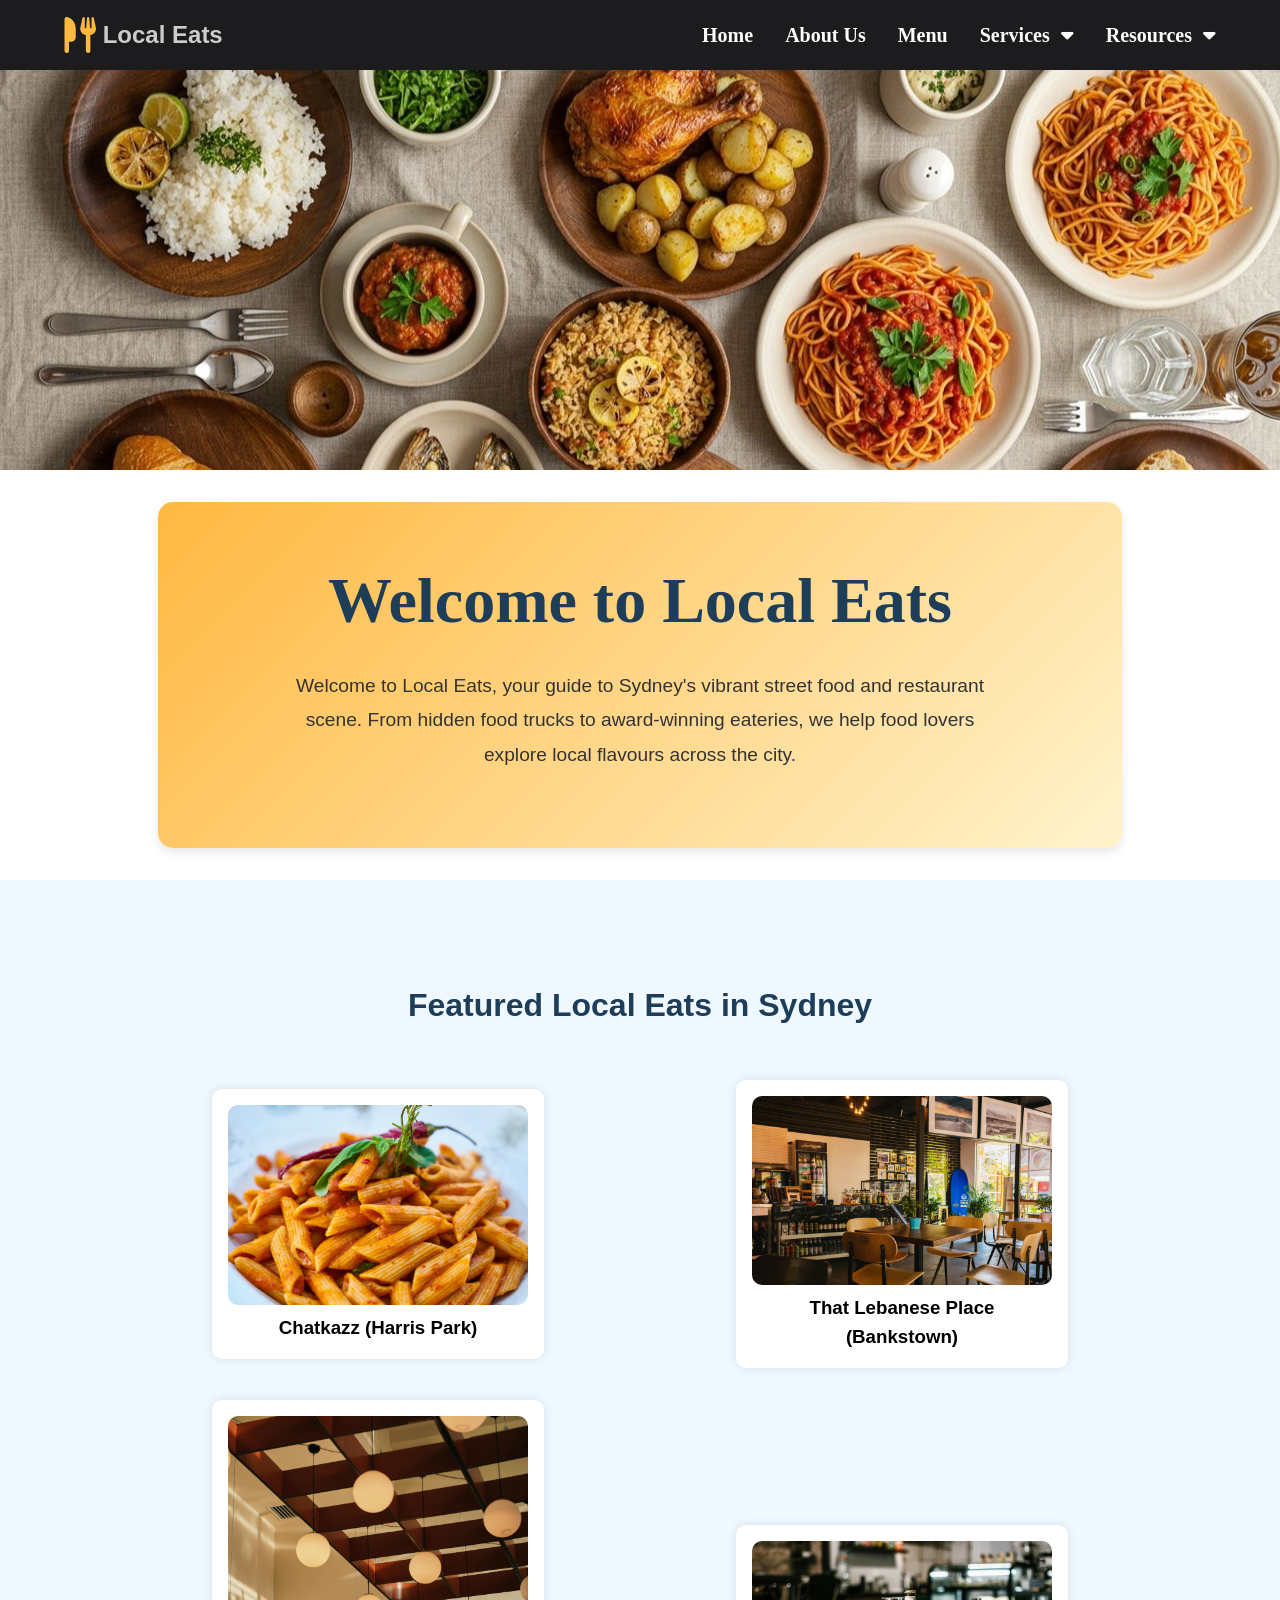
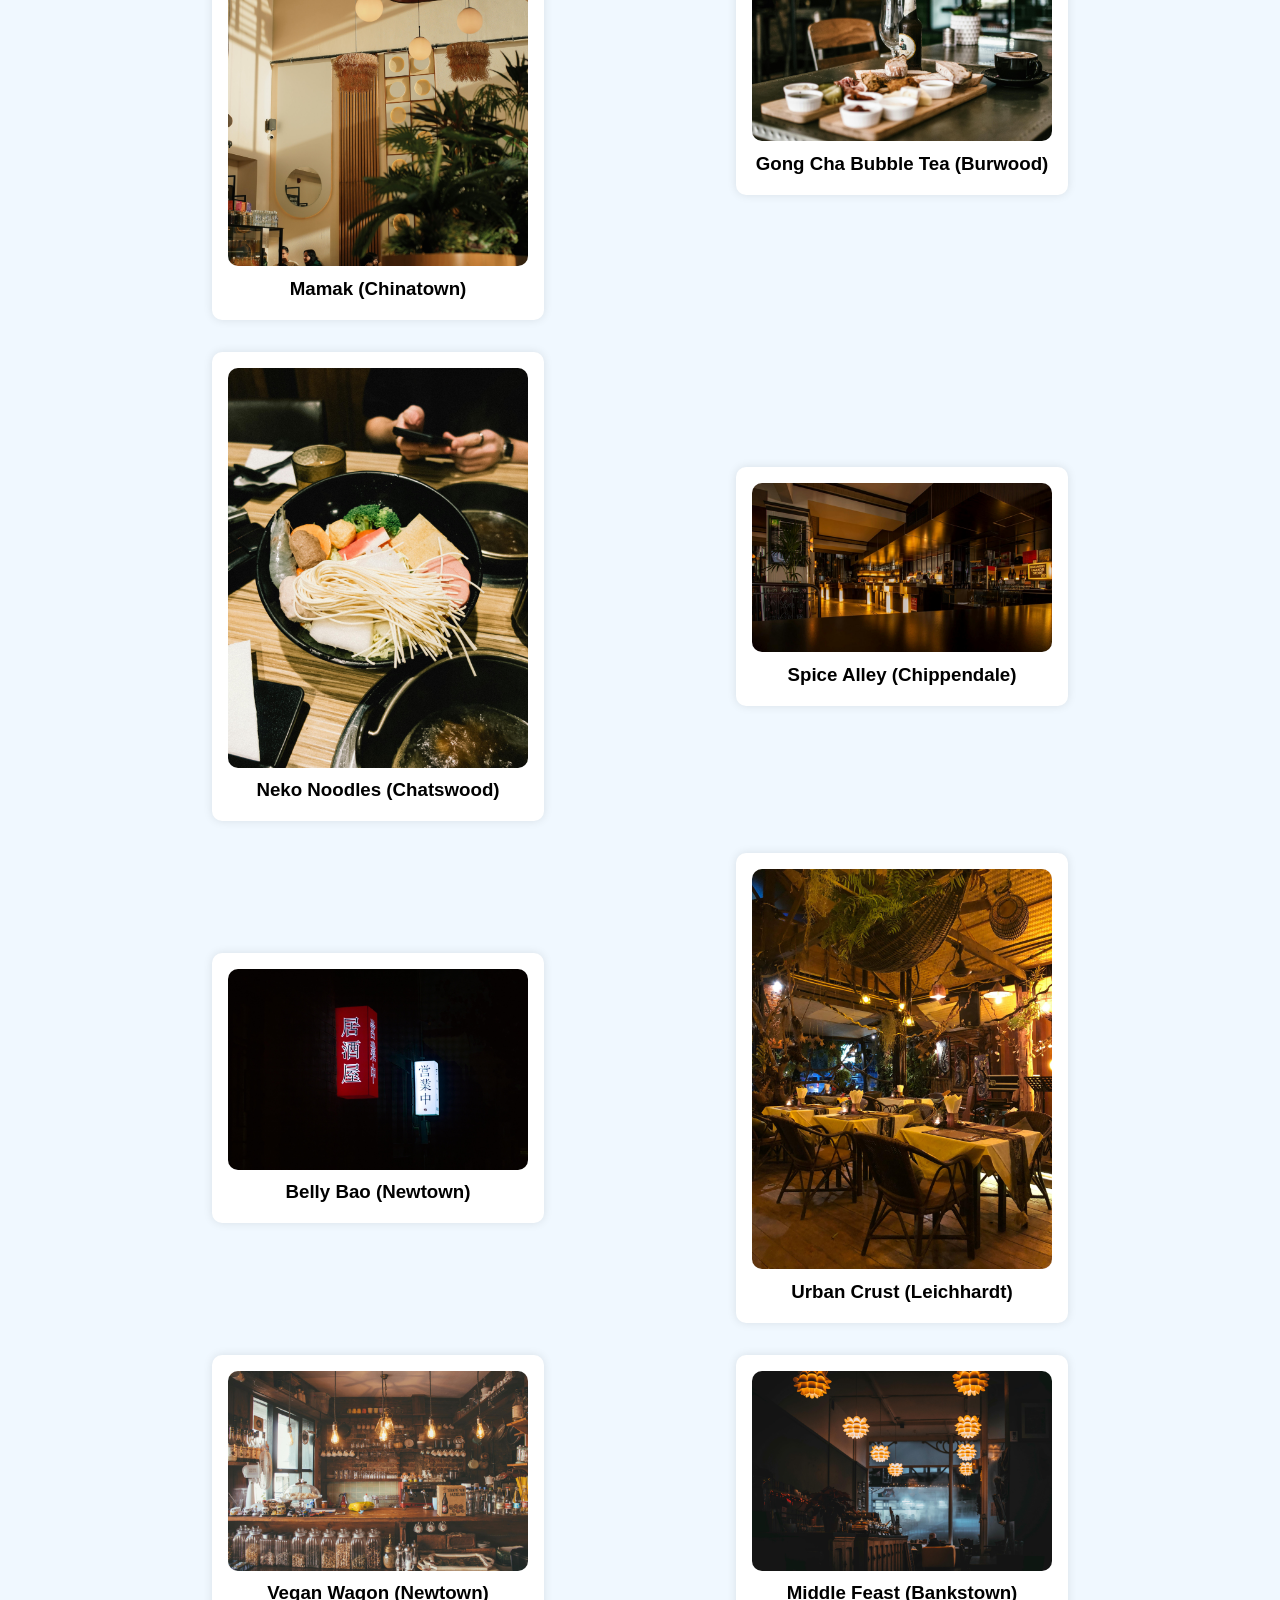
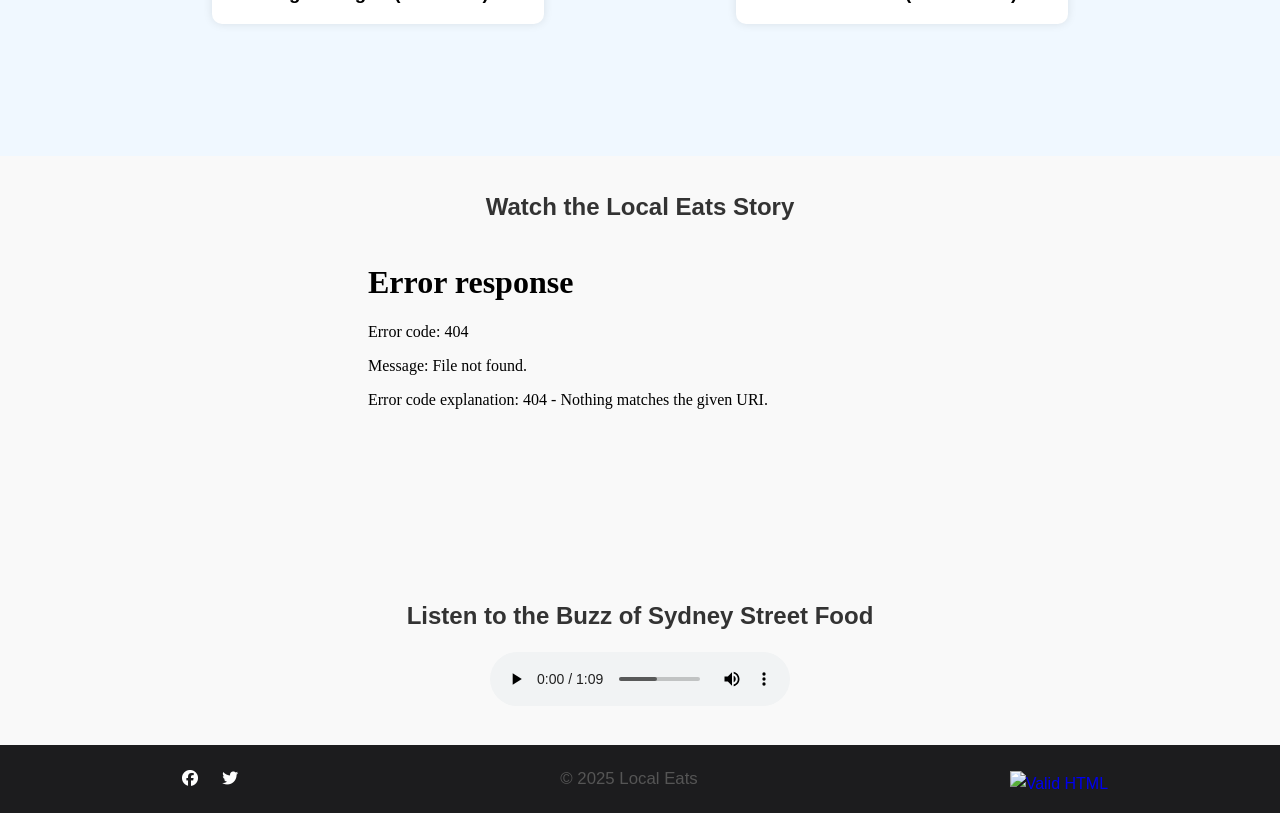
==== index.html @ 8a9a581b "local eats - initial commit with optimized images" ====
<!DOCTYPE html>
<html lang="en">
<head>
    <meta charset="UTF-8">
    <meta name="viewport" content="width=device-width, initial-scale=1.0">
    <title>Local Eats | Home</title>
    <link href="https://fonts.google.com/specimen/Hanalei+Fill?categoryFilters=Sans+Serif:%2FSans%2F*;Feeling:%2FExpressive%2FPlayful" rel="stylesheet">
    <link rel="stylesheet" href="https://cdnjs.cloudflare.com/ajax/libs/font-awesome/6.4.0/css/all.min.css">
    <link rel="stylesheet" href="/css/styles.css">
    <link rel="stylesheet" href="/css/responsive.css">
    <script src="scripts.js" defer></script>
    <style>
  .heros {
      background-size: cover;
      height: 400px;
      background-position: center;
      background: linear-gradient(rgba(0,0,0,0.5), rgba(0,0,0,0.5)), 
                  url(assests/food2.jpg);
      background-attachment: fixed;    
      background-blend-mode: lighten;
      background-repeat: repeat-x;
      color: #1e3d58;
  }

  .quote {
      background: linear-gradient(135deg, #ffb840 0%, #fff3cd 100%);
      padding: 3rem 2rem;
      margin: 2rem auto;
      text-align: center;
      border-radius: 15px;
      box-shadow: 0 4px 10px rgba(0, 0, 0, 0.1);
      max-width: 900px;
  }

  .quote h2 {
      font-size: 4rem;
      font-family: "poopins";
      color: #1e3d58;
      margin-bottom: 1rem;
  }

  .quote p {
      font-size: 1.2rem;
      color: #333;
      max-width: 700px;
      margin: 0 auto;
      line-height: 1.8;
  }
  .card{
    display: flex;
    margin: auto;
    justify-items: auto;
  }
  .card h3{
    color: black;
    text-decoration: none;
  }
</style>
</head>
<body>
<header>
    <nav style="color: aliceblue;">
      <a href="../index.html">
        <div class="logo" style="font-family:Impact, Haettenschweiler, 'Arial Narrow Bold', sans-serif;">
          <i class="fa-solid fa-utensils fa-flip-horizontal fa-xl" style="color:#ffb840;"></i> Local Eats
        </div>
      </a>
      <ul class="nav-links">
        <li><a href="../index.html">Home</a></li>
        <li><a href="/Main/About.html">About Us</a></li>
        <li><a href="/Main/menu.html">Menu</a></li>
        <li class="dropdown">
          <a href="#">Services <i class="fa fa-caret-down"></i></a>
          <ul class="dropdown-content">
            <li><a href="/Services/bookings.html">Bookings</a></li>
            <li><a href="/Services/contact.html">Contact</a></li>
            <li><a href="/Services/events.html">Events</a></li>
            <li><a href="/Services/offers.html">Offers</a></li>
            <li><a href="/Services/feedback.html">Feedback</a></li>
          </ul>
        </li>
        <li class="dropdown">
          <a href="#">Resources <i class="fa fa-caret-down"></i></a>
          <ul class="dropdown-content">
            <li><a href="/Resources/gallery.html">Gallery</a></li>
            <li><a href="/Resources/vendors.html">Vendors</a></li>
            <li><a href="/Resources/Location.html">Location</a></li>
            <li><a href="/Resources/reviews.html">Reviews</a></li>
            <li><a href="/Resources/FAQ.html">FAQ</a></li>
            <li><a href="/Resources/references.html">References</a></li>
            <li><a href="/Resources/blog.html">Blog</a></li>
          </ul>
        </li>
      </ul>
    </nav>
  </header>
    <main>
        <section class="heros"></section>

        <section class="container">
            <div class="quote">
                <h2>Welcome to Local Eats</h2>
                <p>
                    Welcome to Local Eats, your guide to Sydney's vibrant street food and restaurant scene.
                    From hidden food trucks to award-winning eateries, we help food lovers explore local
                    flavours across the city.
                </p>
            </div>
        </section>

        <section class="featured-restaurants" style="background-color: aliceblue;">
            <h2 style="font-size: xx-large;font-family: 'Segoe UI', Tahoma, Geneva, Verdana, sans-serif;color: #1e3d58;">Featured Local Eats in Sydney</h2>
            <div class="grid">

                <div class="card">
                    <a href="https://goo.gl/maps/example1" target="_blank">
                        <img src="assests/pexels-enginakyurt-1437267.jpg" alt="Chatkazz Harris Park">
                        <h3>Chatkazz (Harris Park)</h3>
                    </a>
                </div>
                <div class="card">
                    <a href="https://goo.gl/maps/example2" target="_blank">
                        <img src="assests/1.jpg" alt="That Lebanese Place">
                        <h3>That Lebanese Place (Bankstown)</h3>
                    </a>
                </div>
                <div class="card">
                    <a href="https://goo.gl/maps/example3" target="_blank">
                        <img src="assests/2.jpg" alt="Mamak Sydney">
                        <h3>Mamak (Chinatown)</h3>
                    </a>
                </div>
                <div class="card">
                    <a href="https://goo.gl/maps/example4" target="_blank">
                        <img src="assests/10.jpg" alt="Gong Cha Bubble Tea">
                        <h3>Gong Cha Bubble Tea (Burwood)</h3>
                    </a>
                </div>

                
                <div class="card">
                    <a href="https://goo.gl/maps/example5" target="_blank">
                        <img src="assests/3.jpg" alt="Neko Noodles">
                        <h3>Neko Noodles (Chatswood)</h3>
                    </a>
                </div>
                <div class="card">
                    <a href="https://goo.gl/maps/example6" target="_blank">
                        <img src="assests/5.jpg" alt="Spice Alley">
                        <h3>Spice Alley (Chippendale)</h3>
                    </a>
                </div>
                <div class="card">
                    <a href="https://goo.gl/maps/example7" target="_blank">
                        <img src="assests/4.jpg" alt="Belly Bao">
                        <h3>Belly Bao (Newtown)</h3>
                    </a>
                </div>
                <div class="card">
                    <a href="https://goo.gl/maps/example8" target="_blank">
                        <img src="assests/8.jpg" alt="Urban Crust">
                        <h3>Urban Crust (Leichhardt)</h3>
                    </a>
                </div>
                <div class="card">
                    <a href="https://goo.gl/maps/example9" target="_blank">
                        <img src="assests/6.jpg" alt="Vegan Wagon">
                        <h3>Vegan Wagon (Newtown)</h3>
                    </a>
                </div>
                <div class="card">
                    <a href="https://goo.gl/maps/example10" target="_blank">
                        <img src="assests/9.jpg" alt="Middle Feast">
                        <h3>Middle Feast (Bankstown)</h3>
                    </a>
                
            </div>
        </section>

        <section style="background:#f9f9f9; padding: 2rem; text-align: center;">
            <h2>Watch the Local Eats Story</h2>
            <iframe width="560" height="315" src="assests/2620043-uhd_3840_2160_25fps.mp4"
                    title="Street Food Tour" frameborder="0" allowfullscreen></iframe>

            <h2 style="margin-top: 2rem;">Listen to the Buzz of Sydney Street Food</h2>
            <audio controls>
                <source src="assests/food-background-music-337632.mp3" type="audio/mp3">
                Your browser does not support the audio element.
            </audio>
        </section>
    </main>

    <footer>
        <div style="display: flex;justify-content: space-around;align-items: center;">
            <div class="social">
                <a href="#"><i class="fab fa-facebook"></i></a>
                <a href="#"><i class="fab fa-twitter"></i></a>
            </div>
            <p>&copy; 2025 Local Eats</p>
            <a href="https://validator.w3.org/check?uri=referer">
                <img src="https://www.w3.org/Icons/valid-html401" alt="Valid HTML" />
            </a>
        </div>
    </footer>
    <script src="../scripts.js"></script>
</body>
</html>
---- css/styles.css ----
*{
    margin: 0;
    padding:0;
    
}
.con{
    max-width: 1200px;
    margin: auto;
}
.con1{
    display: flex;
    justify-items: center;
    text-align: center;
}
html{
    height: 100%;
}
body {
    font-family: 'Poppins', sans-serif;
    margin: 0;
    padding: 0;
    line-height: 1.6;
    background-color: white;
    min-height: 100%;
    display: flex;
    flex-direction: column;
  }
  

  h1, h2 {
    text-align: center;
    color: #333;
    margin-bottom: 1rem;
  }
  
  p {
    color: #555;
    font-size: 1.05rem;
    line-height: 1.8;
  }
  a{
    text-decoration: none;
  }
  

  nav {
    display: flex;
    justify-content: space-between;
    align-items: center;
    padding: 1rem 5%; 
    background: #1C1C1E;
    color: white;
  }
  
  .logo {
    font-size: 1.5rem;
    font-weight: bold;
    text-decoration: none;
    color: #ccc;


  }
  
  .nav-links {
    list-style: none;
    display: flex;
    gap: 2rem;
    font-family: Cambria, Cochin, Georgia, Times, 'Times New Roman', serif;
  }
  
  .nav-links a {
    color: white;
    text-decoration: none;
    font-size: 20px;
    font-weight: bold;
  }
  
  .nav-links a:hover {
    color: orange;
    transition: 0.35s;
  }
  

  .hero, .heros,  .first {
    
    height: 500px;
    background-position: center;
    background-size: cover;
    background-attachment: fixed;
    display: flex;
    align-items: center;
    justify-content: center;
    font-size: 2rem;
    font-weight: bold;
    color: white;
    text-align: center;
  }
  
  .hero {
    background-image: linear-gradient(rgba(0,0,0,0.5), rgba(0,0,0,0.5)), url('assests/food5.jpg');
  }
  
  .heros {
    background-image: url(assests/food2.jpg);
    height: 300px;
  }
  
  
  
  .first {
    background-color: #d7d9db;
    color: orangered;
  }
  

  .quote {
    height: 250px;
    padding-top: 100px;
    padding-bottom: 80px;
    padding-left: 150px;
    padding-right: 150px;
    text-align: center;
    font-size: xx-large;
    background-color: #FFFACD;
    color: white;
  }
  

  .featured-restaurants{
    padding: 100px;
  }
  .grid {
    display: flex;
    gap: 2rem;
    justify-content: center;
    flex-wrap: wrap;
    padding: 2rem;
  }
  
  .card {
    width: 300px;
    background: white;
    border-radius: 10px;
    box-shadow: 0 0 10px rgba(0,0,0,0.1);
    text-align: center;
    padding: 1rem;
  }
  
  .card img {
    width: 100%;
    border-radius: 10px;
  }
  

  .form-page {
    max-width: 600px;
    margin: 2rem auto;
    padding: 1rem;
    background: #fff;
    border-radius: 8px;
    box-shadow: 0 0 10px rgba(0,0,0,0.1);
  }
  
  form {
    display: flex;
    flex-direction: column;
  }
  
  form label {
    margin-top: 10px;
    font-weight: bold;
  }
  
  form input,
  form textarea,
  form select {
    padding: 10px;
    font-size: 1rem;
    margin-top: 5px;
    border: 1px solid #ccc;
    border-radius: 5px;
  }
  
  form button {
    margin-top: 15px;
    padding: 10px;
    background-color: #ffb840;
    color: white;
    border: none;
    border-radius: 6px;
    font-size: 1rem;
    cursor: pointer;
    transition: background 0.3s ease;
  }
  
  form button:hover {
    background-color: #e09e2f;
  }
  

  footer {
    margin-top: auto;
    background-color: #1C1C1E;
    color: white;
    text-align: center;
    padding: 1rem;
    
  }
  
  footer .social a {
    color: white;
    margin: 10px;
    font-size: 1rem;
    
  }
  
  footer img {
    margin-top: 10px;
  }
  
.nav-links li {
  position: relative;
}

.dropdown-content {
  display: none;
  position: absolute;
  background-color: #1C1C1E;
  border-radius: 6px;
  min-width: 180px;
  box-shadow: 0px 8px 16px rgba(0, 0, 0, 0.2);
  z-index: 99;
  top: 100%;
  left: 0;
}

.dropdown-content li {
  width: 100%;
}

.dropdown-content a {
  color: white;
  padding: 0.8rem 1rem;
  display: block;
  white-space: nowrap;
  font-size: 16px;
}

.dropdown:hover .dropdown-content {
  display: block;
}

.nav-links a i.fa-caret-down {
  margin-left: 6px;
}
---- css/responsive.css ----
@media (max-width: 1024px) {
    .grid {
      flex-wrap: wrap;
      gap: 1rem;
    }
  
    .card {
      width: 45%;
    }
  
    .quote {
      font-size: 1.8rem;
      padding: 100px 30px;
    }
  }
  
  @media (max-width: 768px) {
    nav {
      flex-direction: column;
      align-items: flex-start;
    }
  
    .nav-links {
      flex-direction: column;
      width: 100%;
      gap: 0.5rem;
      padding: 1rem 0;
      background-color: #1C1C1E;
    }
  
    .nav-links a {
      display: block;
      width: 100%;
      padding: 10px;
      text-align: center;
    }
  
    .hero, .heros, .container, .first {
      height: 200px;
      font-size: 1.3rem;
      padding: 1rem;
      flex-direction: column;
    }
  
    .quote {
      padding: 60px 20px;
      font-size: 1.3rem;
    }
  
    .grid {
      flex-direction: column;
      align-items: center;
      gap: 1.5rem;
    }
  
    .card {
      width: 90%;
    }
  
    .form-page {
      padding: 1rem;
      width: 90%;
    }
  
    footer {
      padding: 1rem;
      font-size: 0.9rem;
    }
  }
  
  @media (max-width: 480px) {
    .logo {
      font-size: 1.2rem;
    }
  
    .hero, .heros {
      font-size: 1.1rem;
    }
  
    h1, h2 {
      font-size: 1.4rem;
    }
  
    .quote {
      font-size: 1.1rem;
    }
  
    .card h3 {
      font-size: 1.1rem;
    }
  }
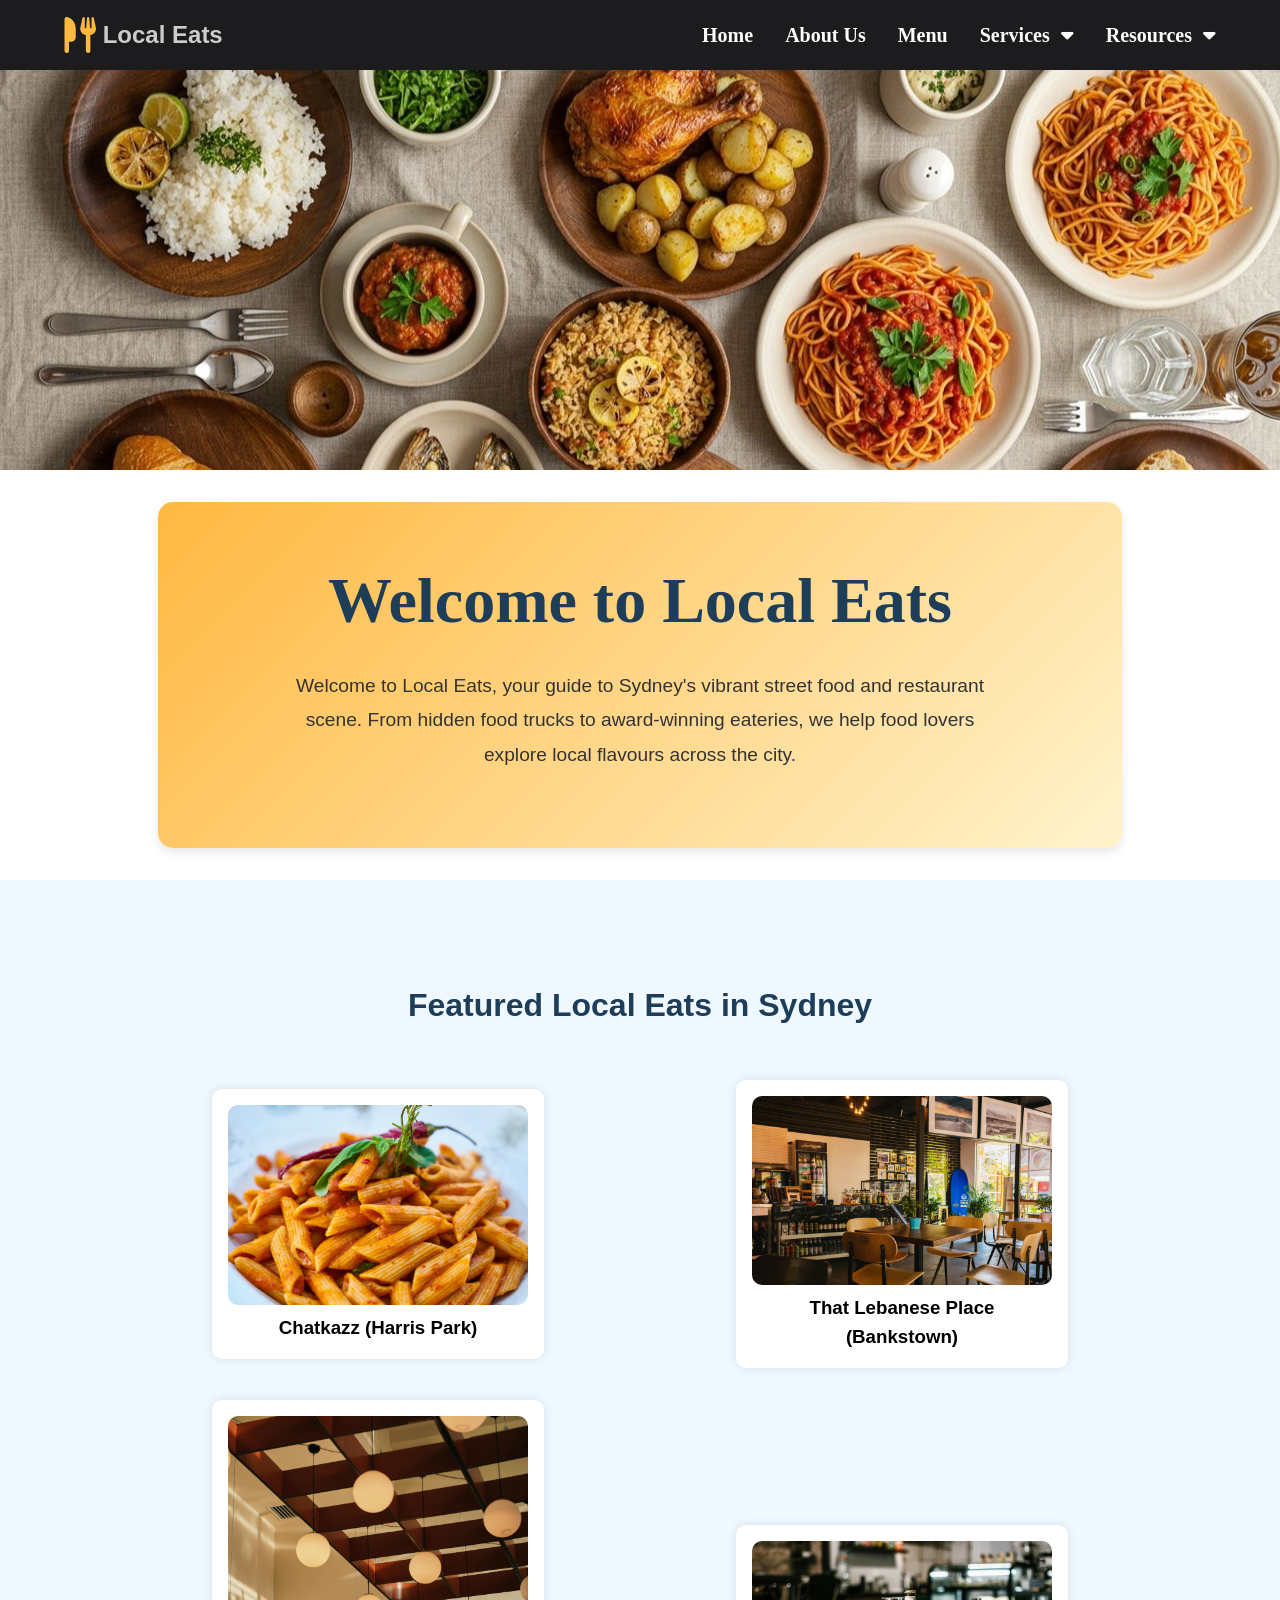
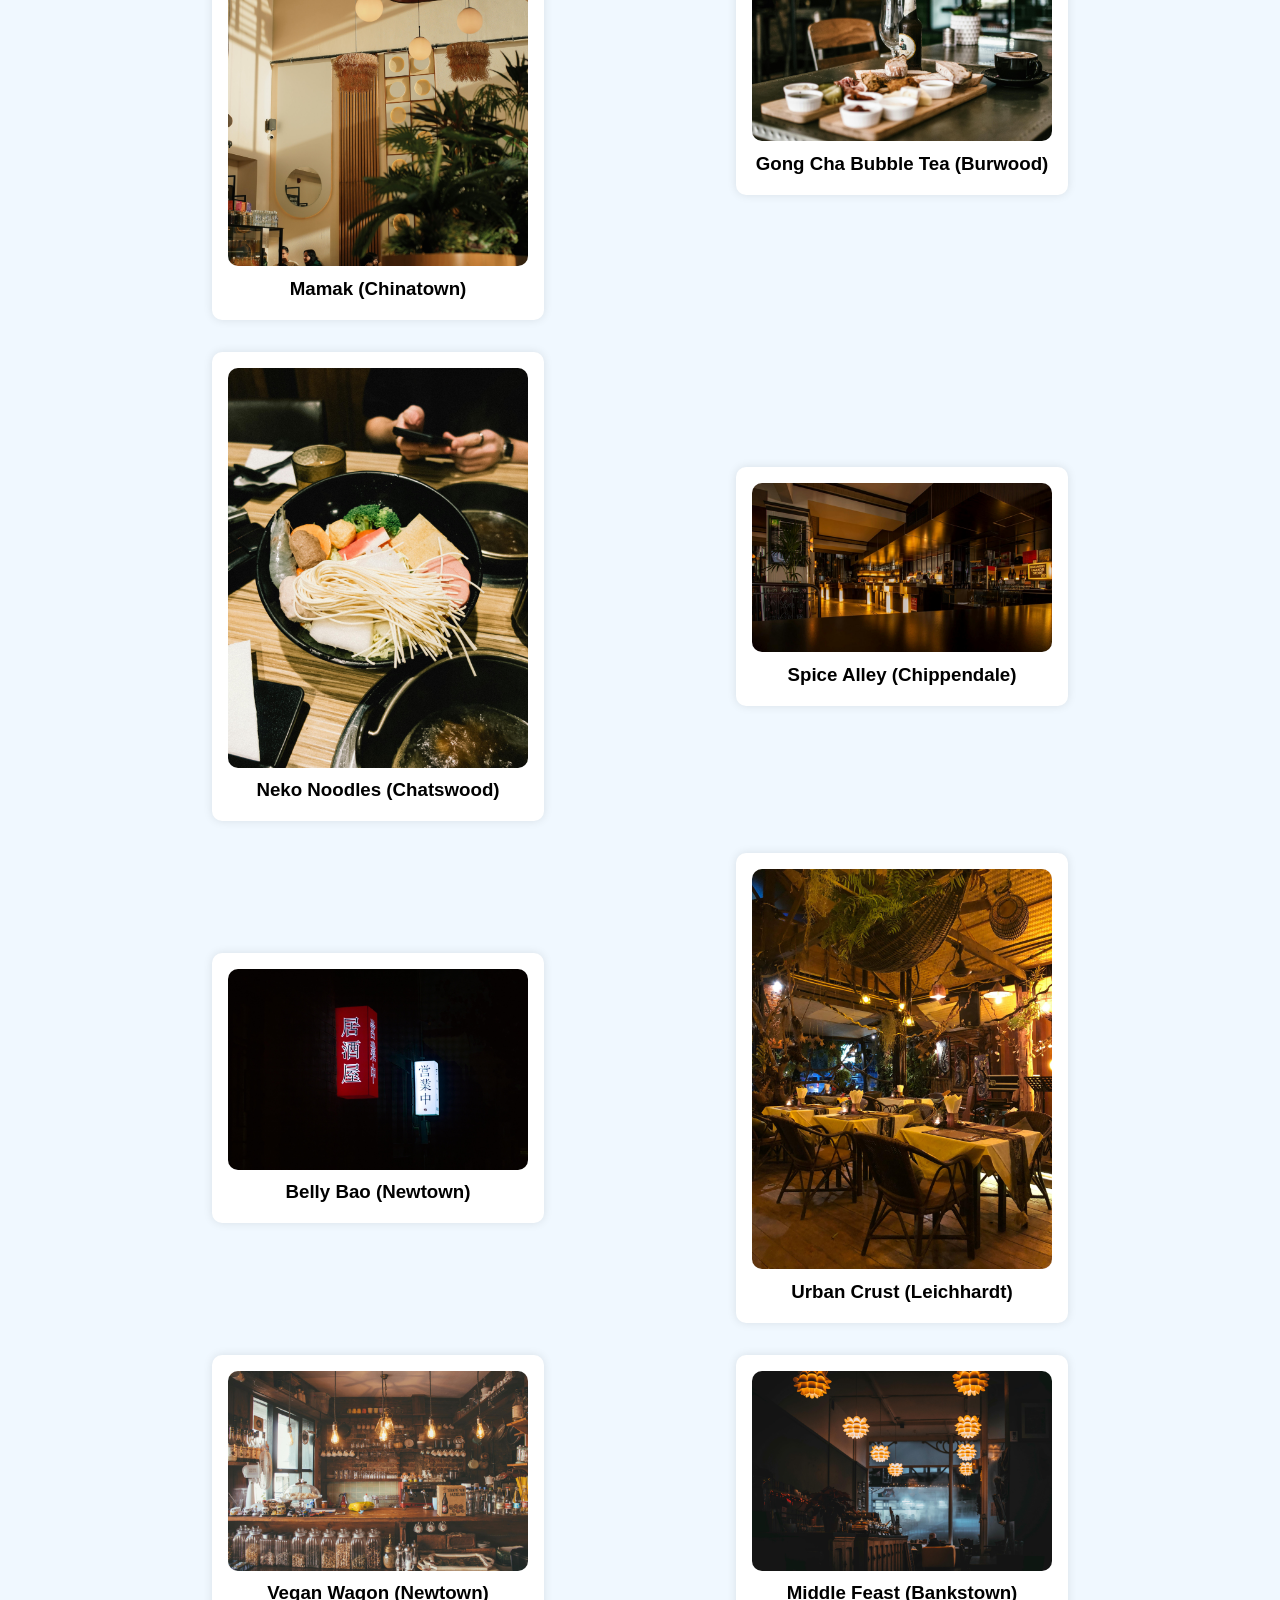
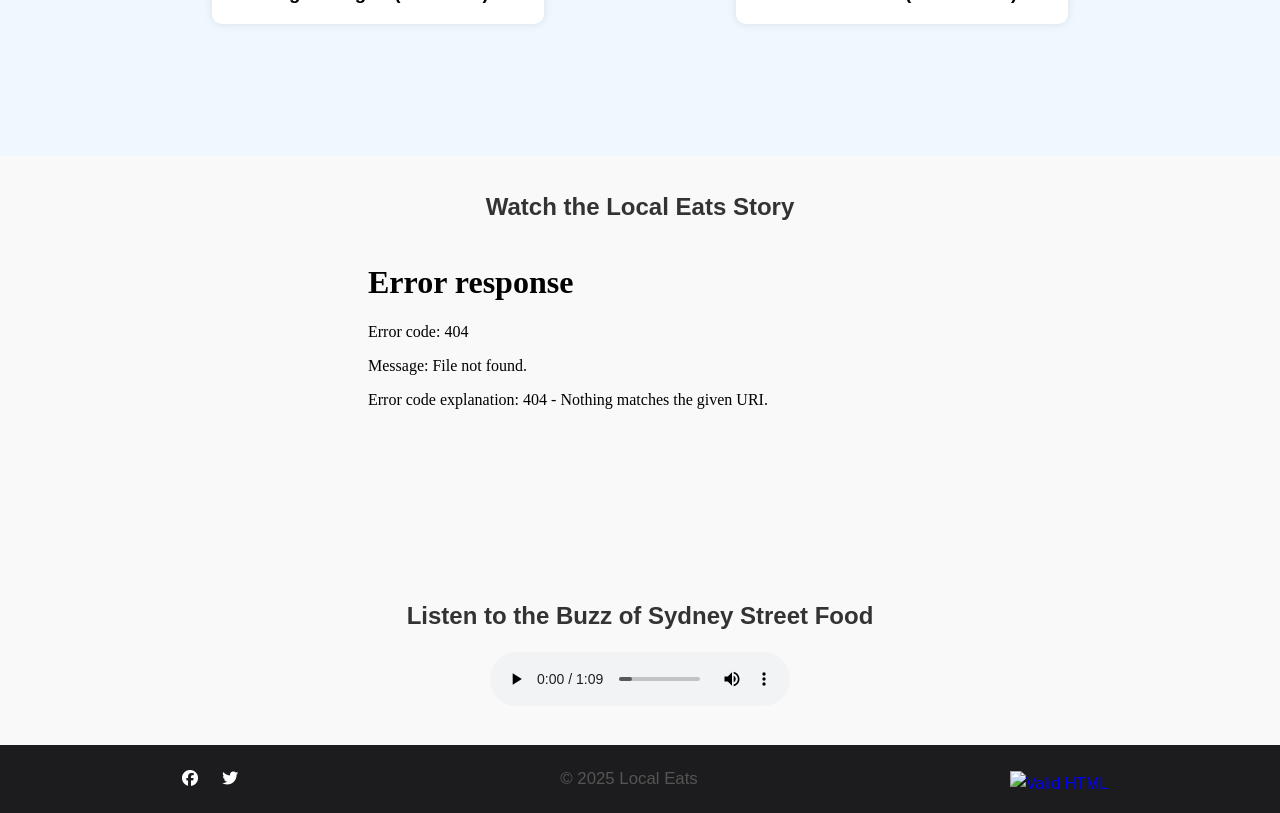
==== commit 81b309b7: "fix: use relative paths for CSS and scripts (GitHub Pages compatibility)" ====
--- a/index.html
+++ b/index.html
@@ -6,8 +6,8 @@
     <title>Local Eats | Home</title>
     <link href="https://fonts.google.com/specimen/Hanalei+Fill?categoryFilters=Sans+Serif:%2FSans%2F*;Feeling:%2FExpressive%2FPlayful" rel="stylesheet">
     <link rel="stylesheet" href="https://cdnjs.cloudflare.com/ajax/libs/font-awesome/6.4.0/css/all.min.css">
-    <link rel="stylesheet" href="/css/styles.css">
-    <link rel="stylesheet" href="/css/responsive.css">
+    <link rel="stylesheet" href="css/styles.css">
+    <link rel="stylesheet" href="css/responsive.css">
     <script src="scripts.js" defer></script>
     <style>
   .heros {
@@ -202,6 +202,6 @@
             </a>
         </div>
     </footer>
-    <script src="../scripts.js"></script>
+    <script src="scripts.js"></script>
 </body>
 </html>
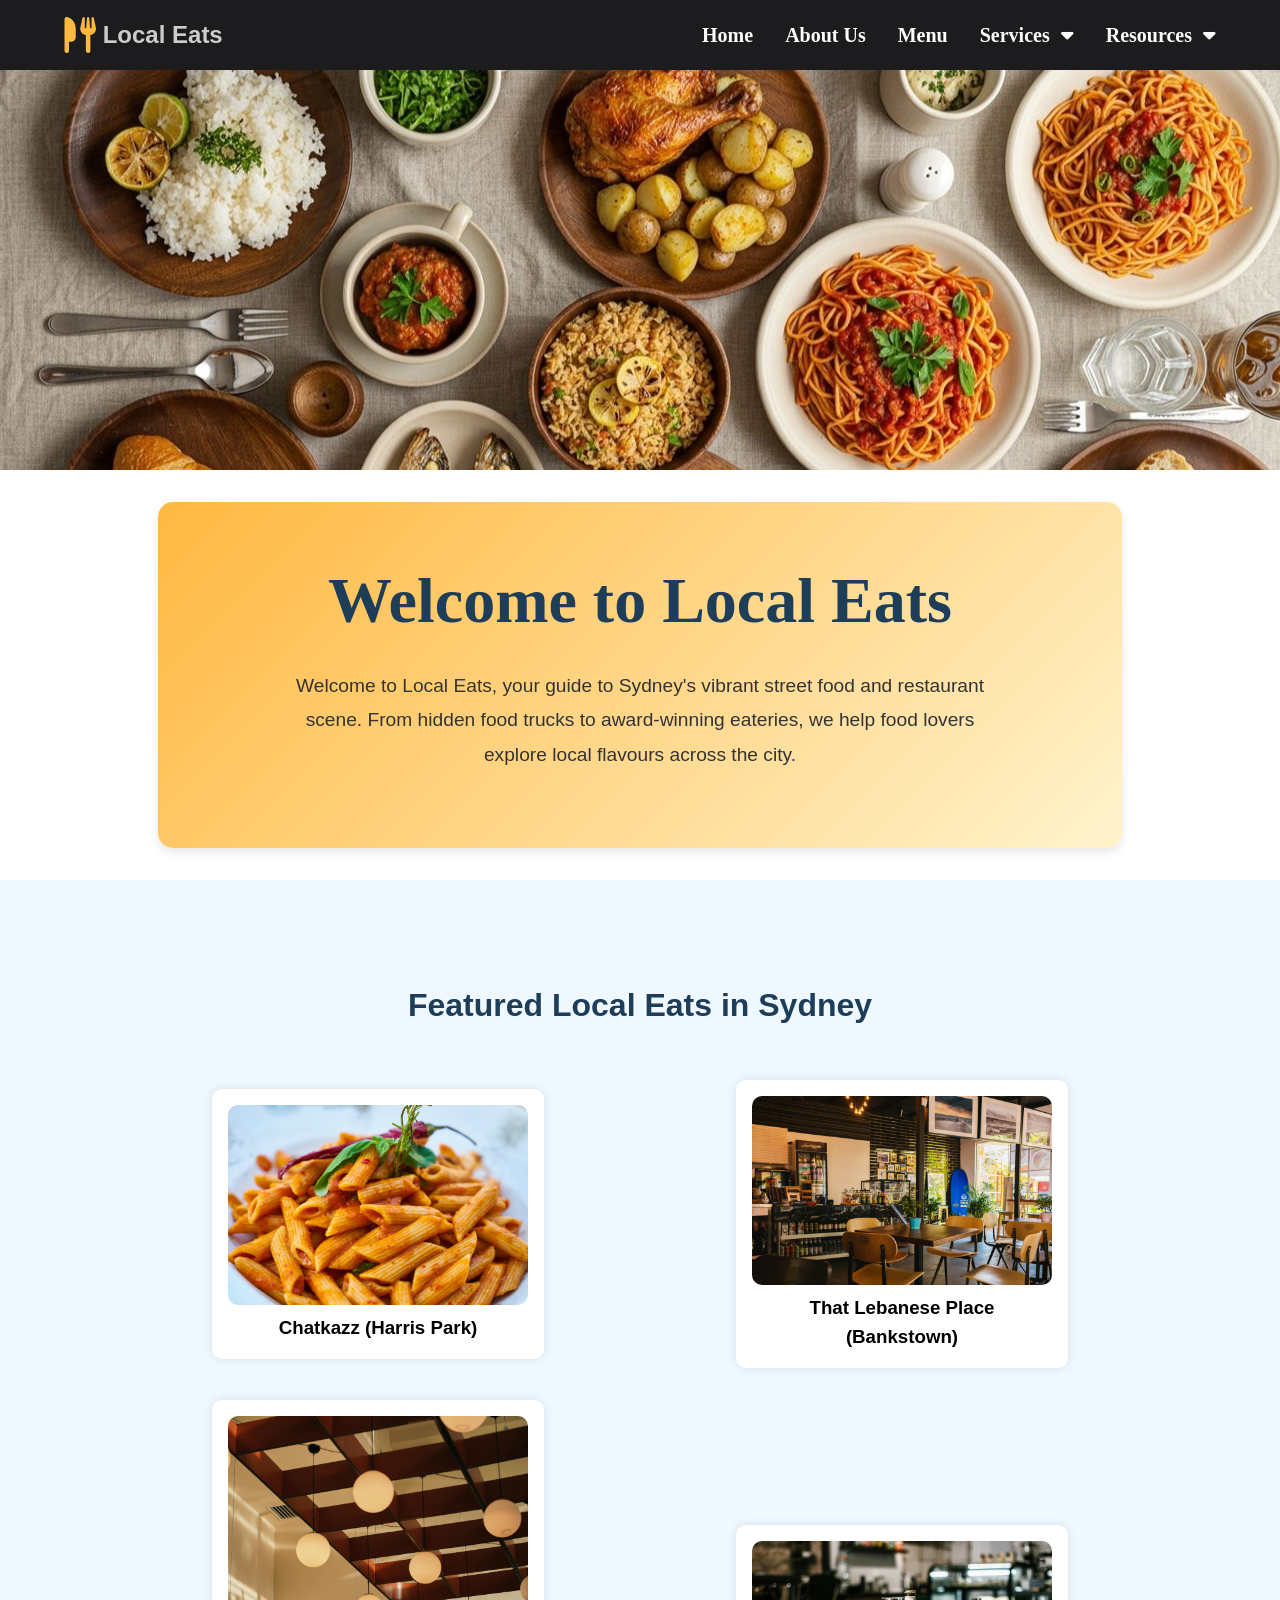
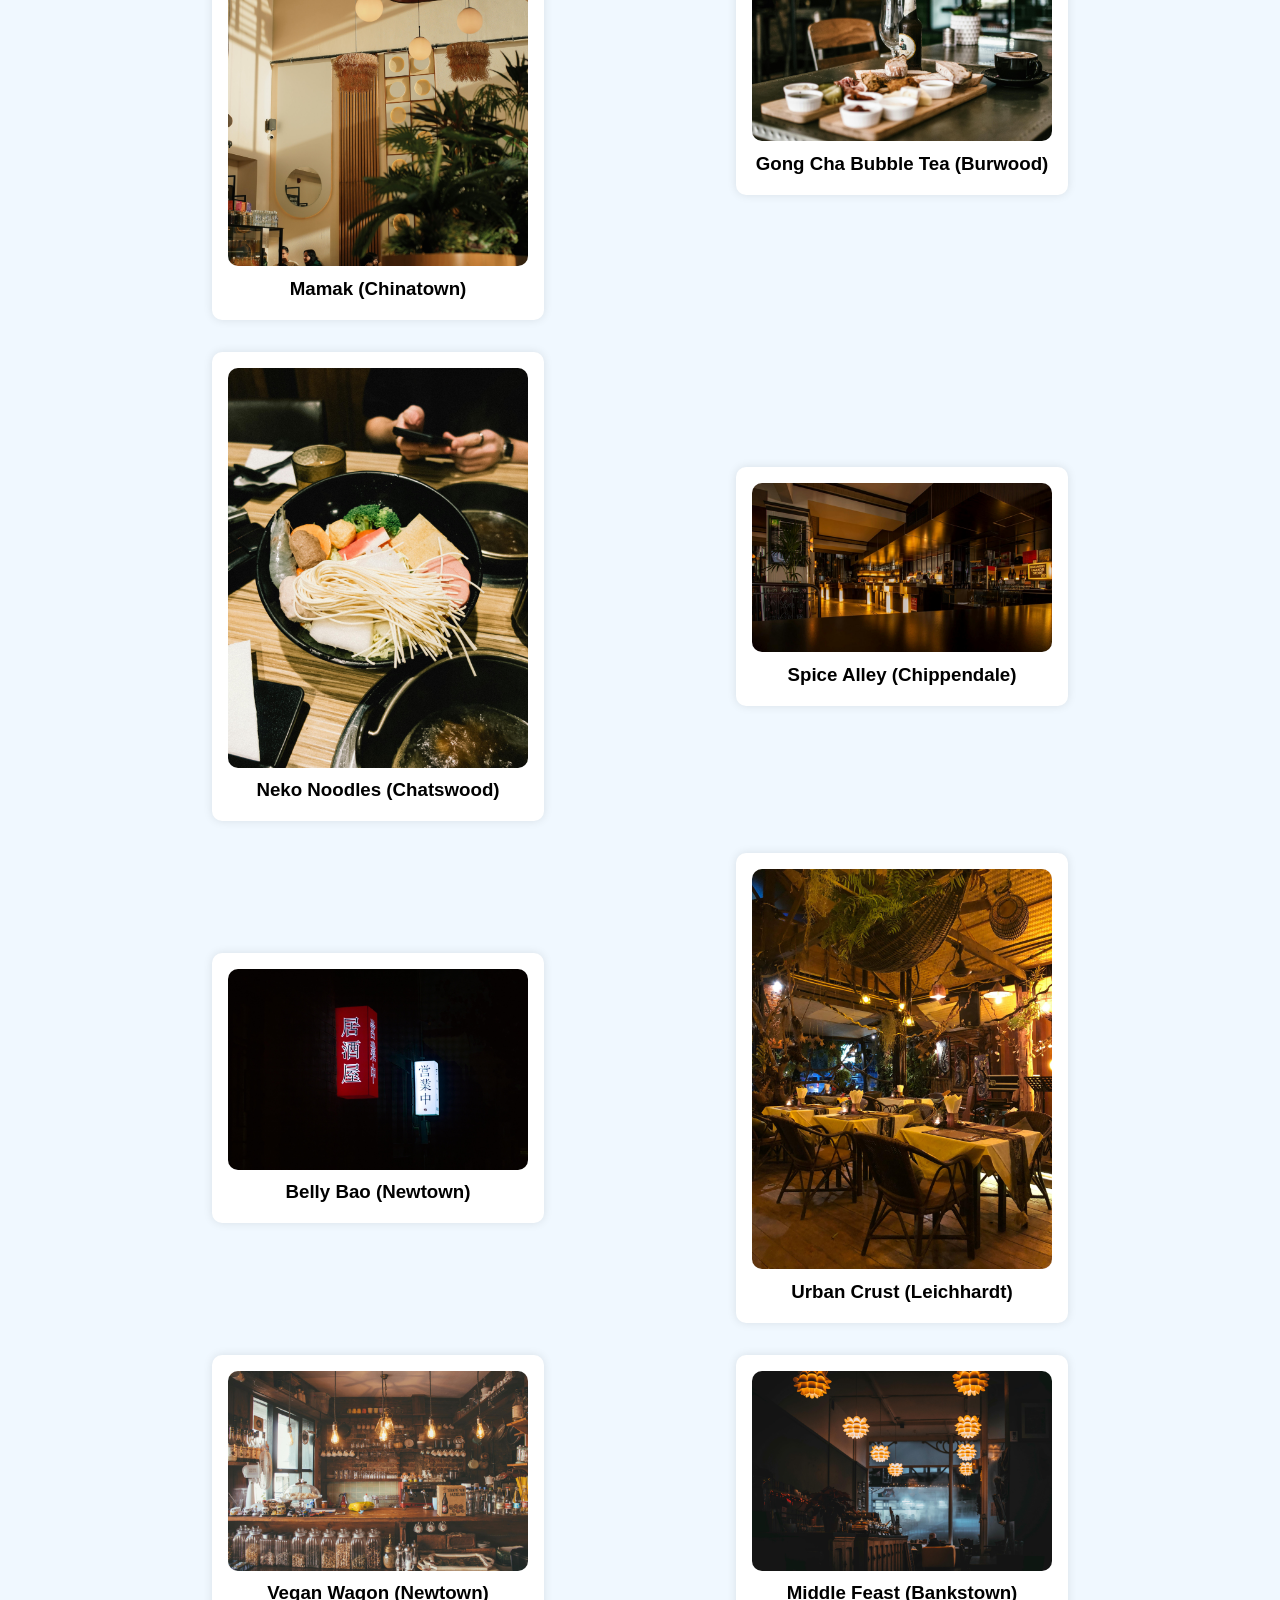
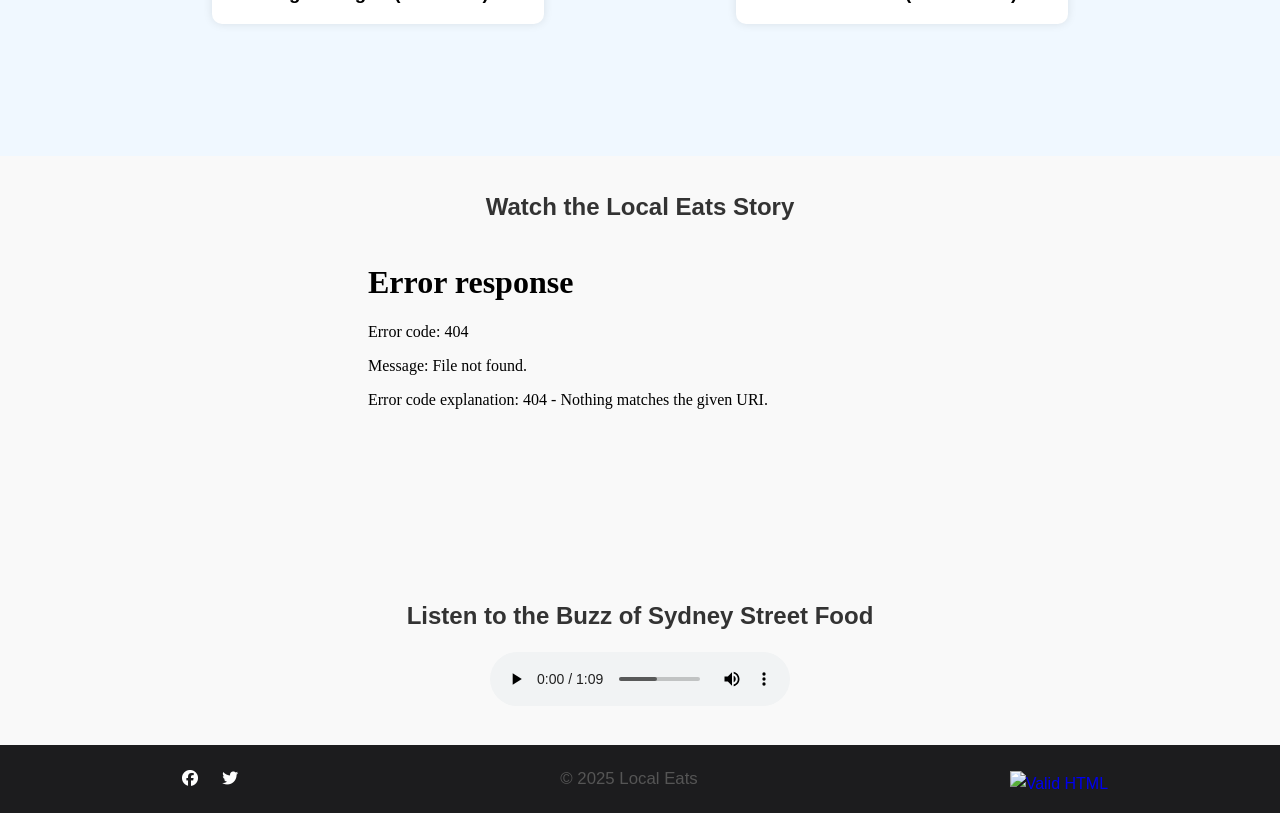
==== commit 534a42d1: "Update all pages" ====
--- a/index.html
+++ b/index.html
@@ -67,28 +67,28 @@
       </a>
       <ul class="nav-links">
         <li><a href="../index.html">Home</a></li>
-        <li><a href="/Main/About.html">About Us</a></li>
-        <li><a href="/Main/menu.html">Menu</a></li>
+        <li><a href="Main/About.html">About Us</a></li>
+        <li><a href="Main/menu.html">Menu</a></li>
         <li class="dropdown">
           <a href="#">Services <i class="fa fa-caret-down"></i></a>
           <ul class="dropdown-content">
-            <li><a href="/Services/bookings.html">Bookings</a></li>
-            <li><a href="/Services/contact.html">Contact</a></li>
-            <li><a href="/Services/events.html">Events</a></li>
-            <li><a href="/Services/offers.html">Offers</a></li>
-            <li><a href="/Services/feedback.html">Feedback</a></li>
+            <li><a href="Services/bookings.html">Bookings</a></li>
+            <li><a href="Services/contact.html">Contact</a></li>
+            <li><a href="Services/events.html">Events</a></li>
+            <li><a href="Services/offers.html">Offers</a></li>
+            <li><a href="Services/feedback.html">Feedback</a></li>
           </ul>
         </li>
         <li class="dropdown">
           <a href="#">Resources <i class="fa fa-caret-down"></i></a>
           <ul class="dropdown-content">
-            <li><a href="/Resources/gallery.html">Gallery</a></li>
-            <li><a href="/Resources/vendors.html">Vendors</a></li>
-            <li><a href="/Resources/Location.html">Location</a></li>
-            <li><a href="/Resources/reviews.html">Reviews</a></li>
-            <li><a href="/Resources/FAQ.html">FAQ</a></li>
-            <li><a href="/Resources/references.html">References</a></li>
-            <li><a href="/Resources/blog.html">Blog</a></li>
+            <li><a href="Resources/gallery.html">Gallery</a></li>
+            <li><a href="Resources/vendors.html">Vendors</a></li>
+            <li><a href="Resources/Location.html">Location</a></li>
+            <li><a href="Resources/reviews.html">Reviews</a></li>
+            <li><a href="Resources/FAQ.html">FAQ</a></li>
+            <li><a href="Resources/references.html">References</a></li>
+            <li><a href="Resources/blog.html">Blog</a></li>
           </ul>
         </li>
       </ul>
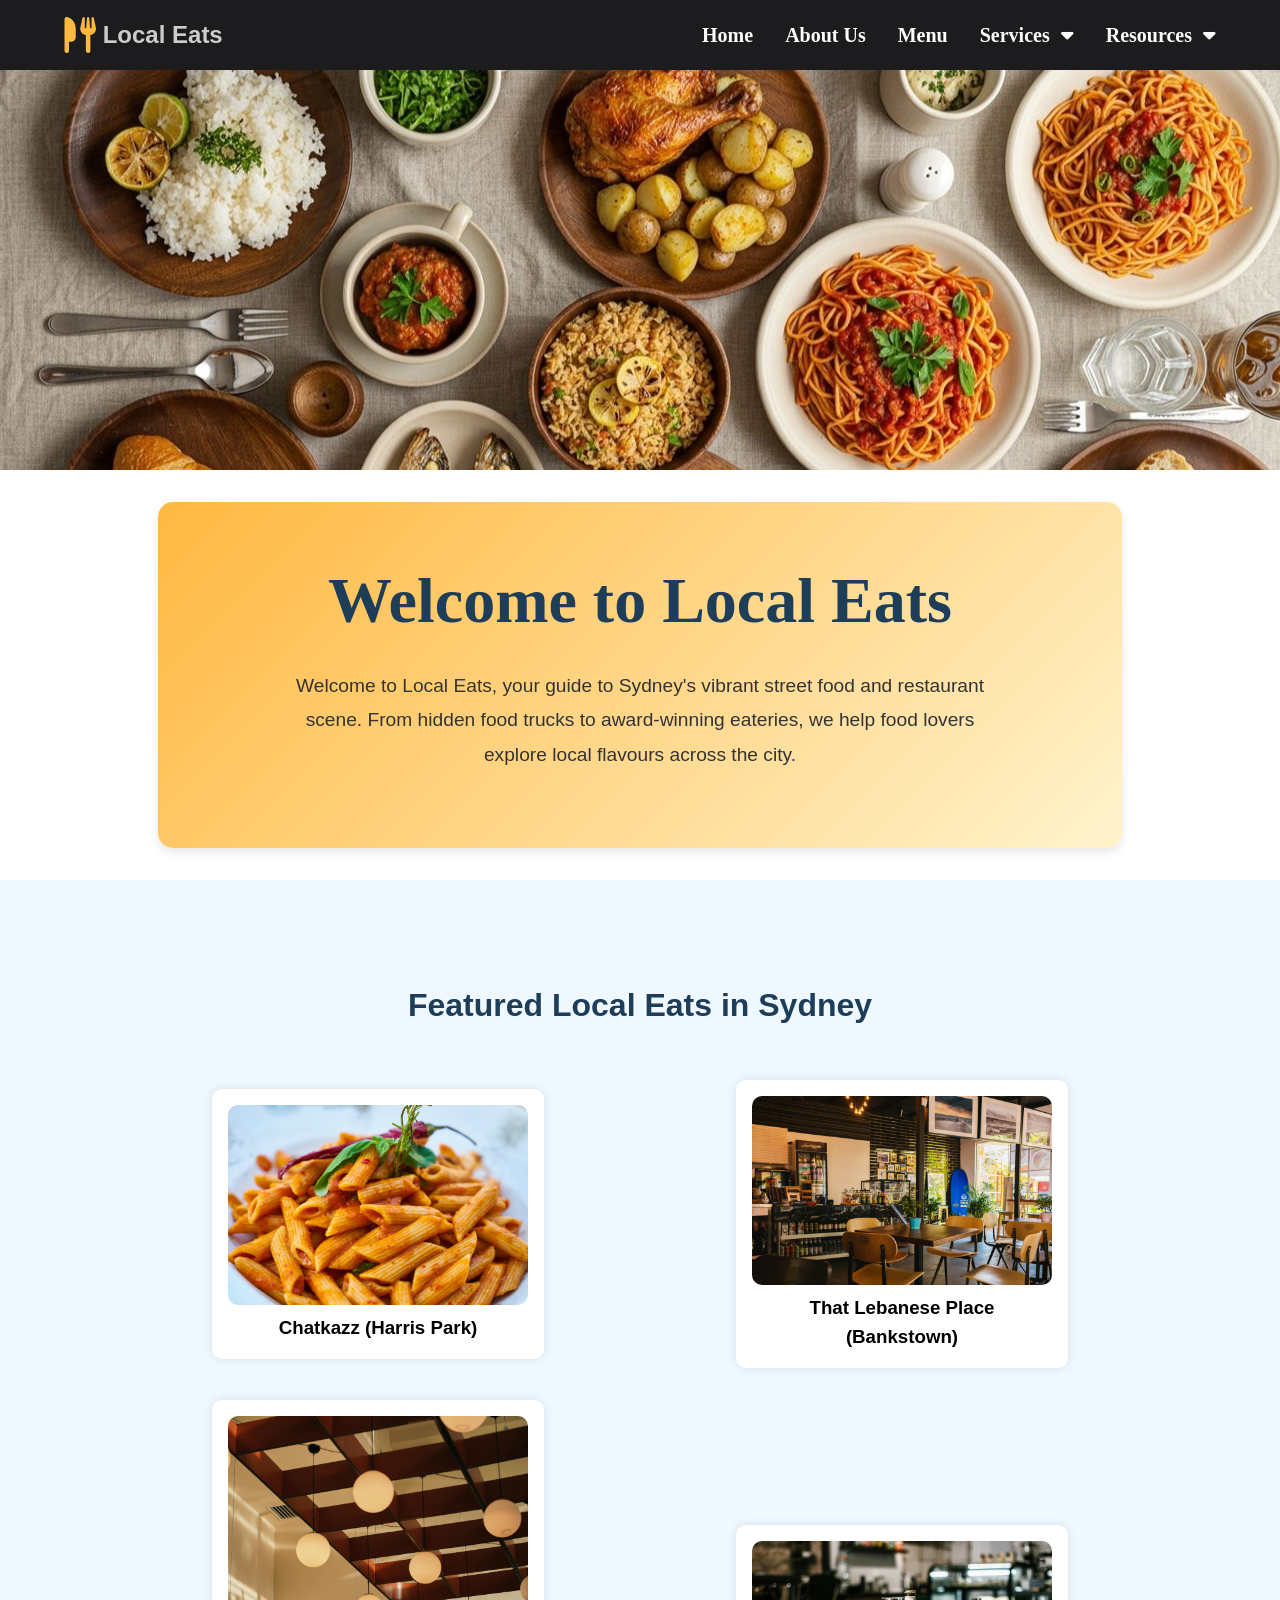
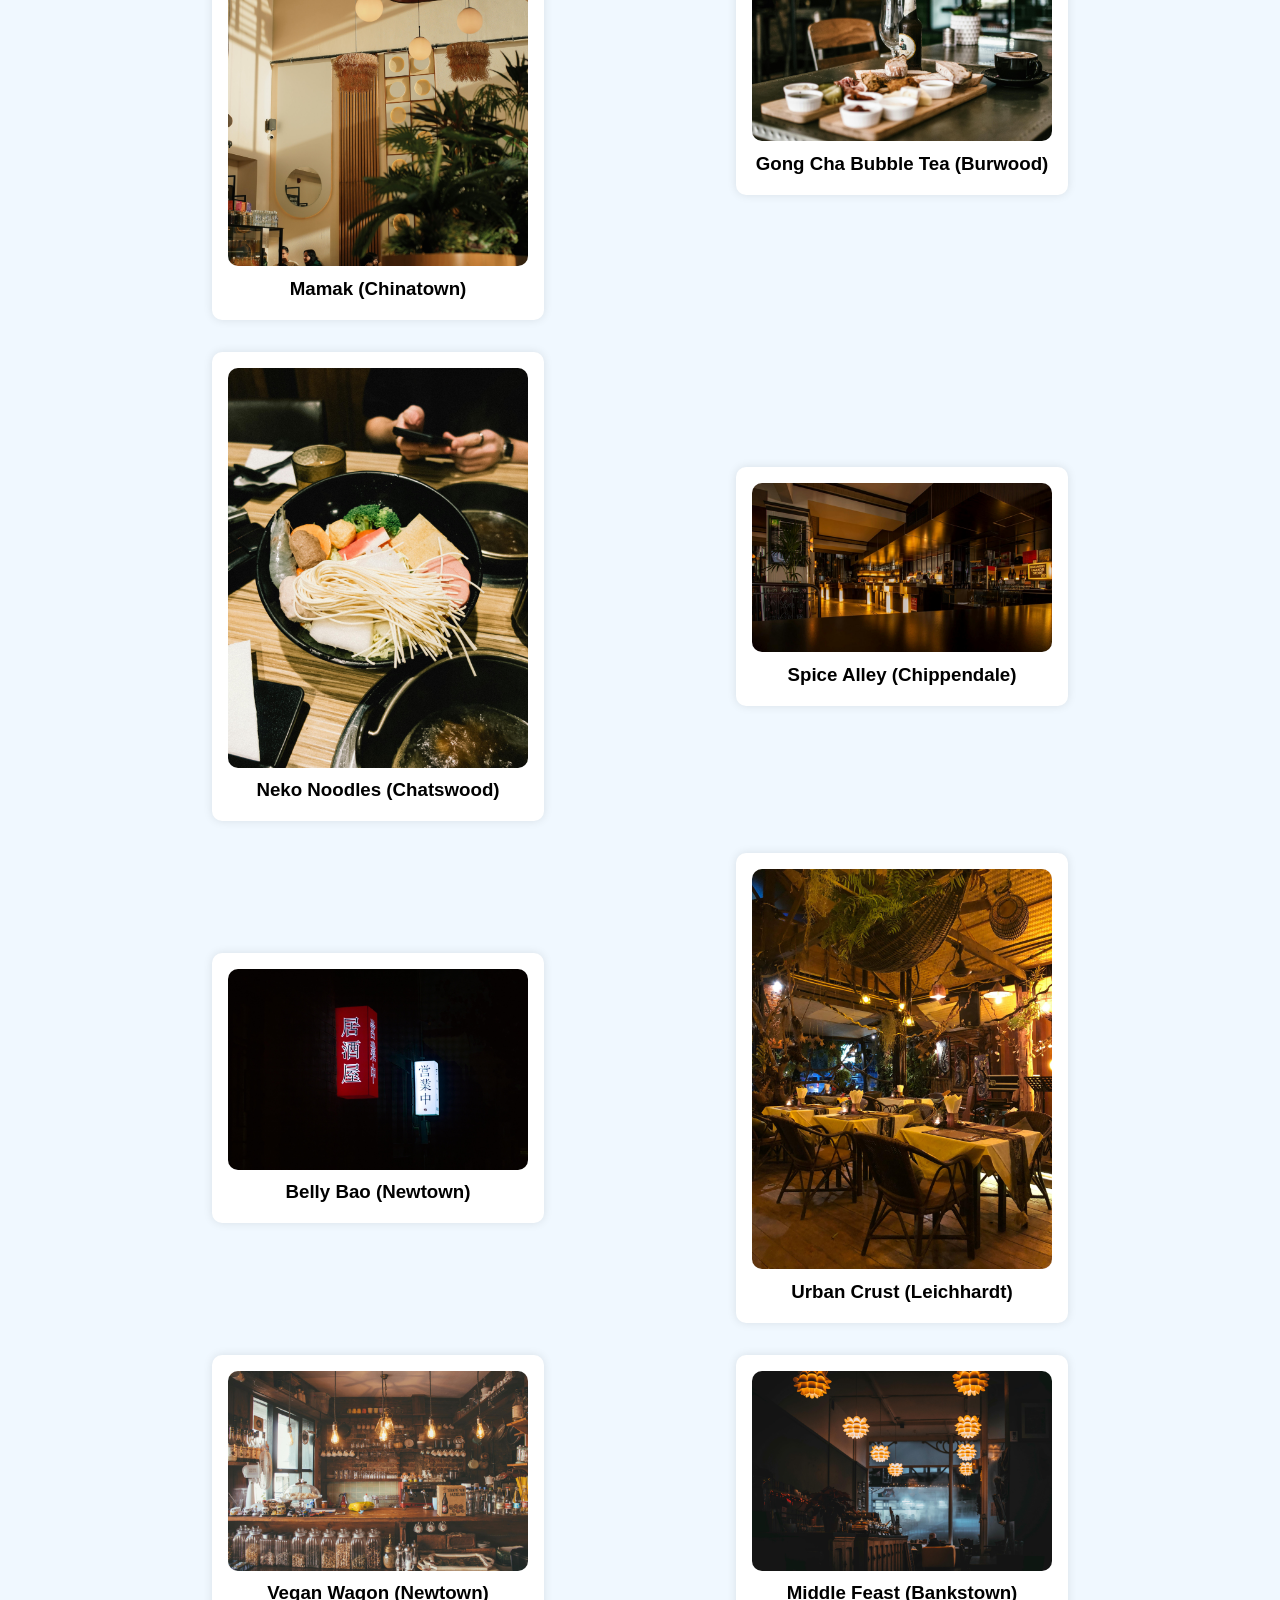
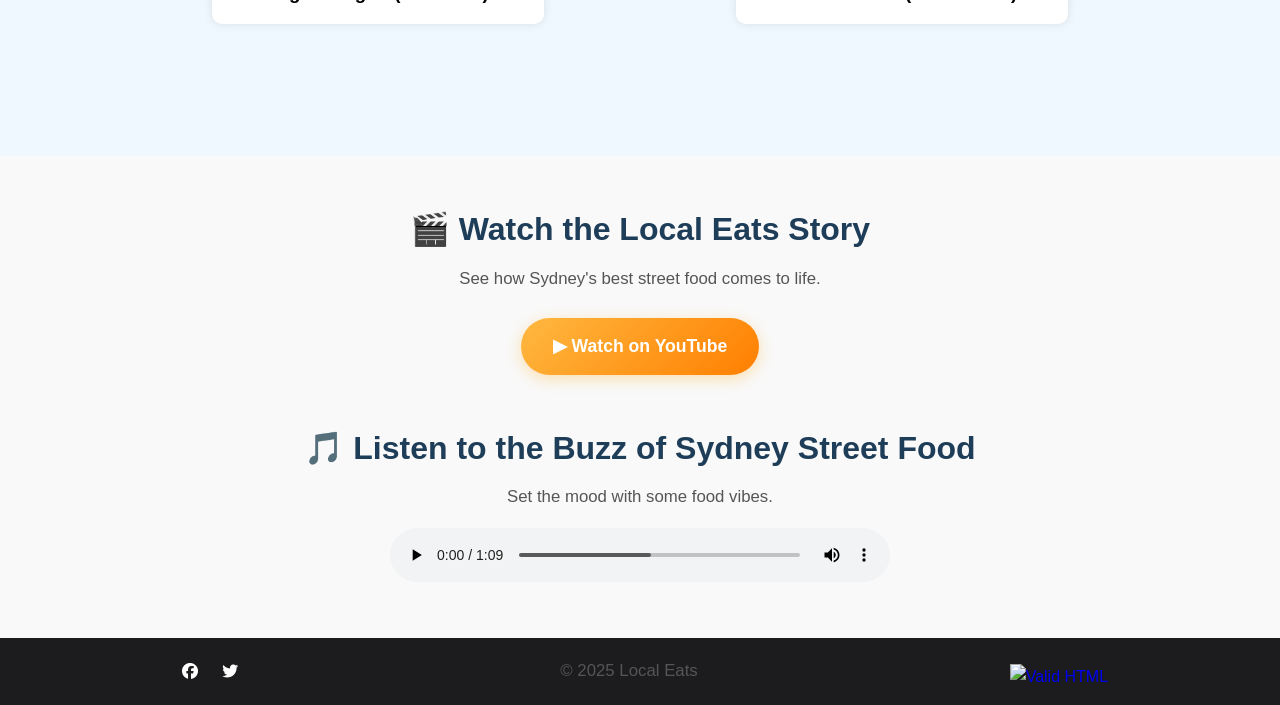
==== commit fd541c5d: "Replace broken video iframe with YouTube link button" ====
--- a/index.html
+++ b/index.html
@@ -177,13 +177,24 @@
             </div>
         </section>
 
-        <section style="background:#f9f9f9; padding: 2rem; text-align: center;">
-            <h2>Watch the Local Eats Story</h2>
-            <iframe width="560" height="315" src="assests/2620043-uhd_3840_2160_25fps.mp4"
-                    title="Street Food Tour" frameborder="0" allowfullscreen></iframe>
-
-            <h2 style="margin-top: 2rem;">Listen to the Buzz of Sydney Street Food</h2>
-            <audio controls>
+        <section style="background:#f9f9f9; padding: 3rem 2rem; text-align: center;">
+            <h2 style="font-size: 2rem; color: #1e3d58; margin-bottom: 0.5rem;">🎬 Watch the Local Eats Story</h2>
+            <p style="color: #555; margin-bottom: 1.5rem;">See how Sydney's best street food comes to life.</p>
+            <a href="https://www.youtube.com/results?search_query=sydney+street+food" target="_blank"
+               style="display: inline-flex; align-items: center; gap: 0.6rem;
+                      background: linear-gradient(135deg, #ffb840, #ff7f00);
+                      color: white; font-size: 1.1rem; font-weight: bold;
+                      padding: 0.9rem 2rem; border-radius: 50px;
+                      text-decoration: none; box-shadow: 0 4px 15px rgba(255,184,64,0.4);
+                      transition: transform 0.2s, box-shadow 0.2s;"
+               onmouseover="this.style.transform='scale(1.05)';this.style.boxShadow='0 6px 20px rgba(255,184,64,0.6)'"
+               onmouseout="this.style.transform='scale(1)';this.style.boxShadow='0 4px 15px rgba(255,184,64,0.4)'">
+                ▶ Watch on YouTube
+            </a>
+
+            <h2 style="margin-top: 3rem; font-size: 2rem; color: #1e3d58; margin-bottom: 0.5rem;">🎵 Listen to the Buzz of Sydney Street Food</h2>
+            <p style="color: #555; margin-bottom: 1rem;">Set the mood with some food vibes.</p>
+            <audio controls style="width: 100%; max-width: 500px; border-radius: 10px;">
                 <source src="assests/food-background-music-337632.mp3" type="audio/mp3">
                 Your browser does not support the audio element.
             </audio>
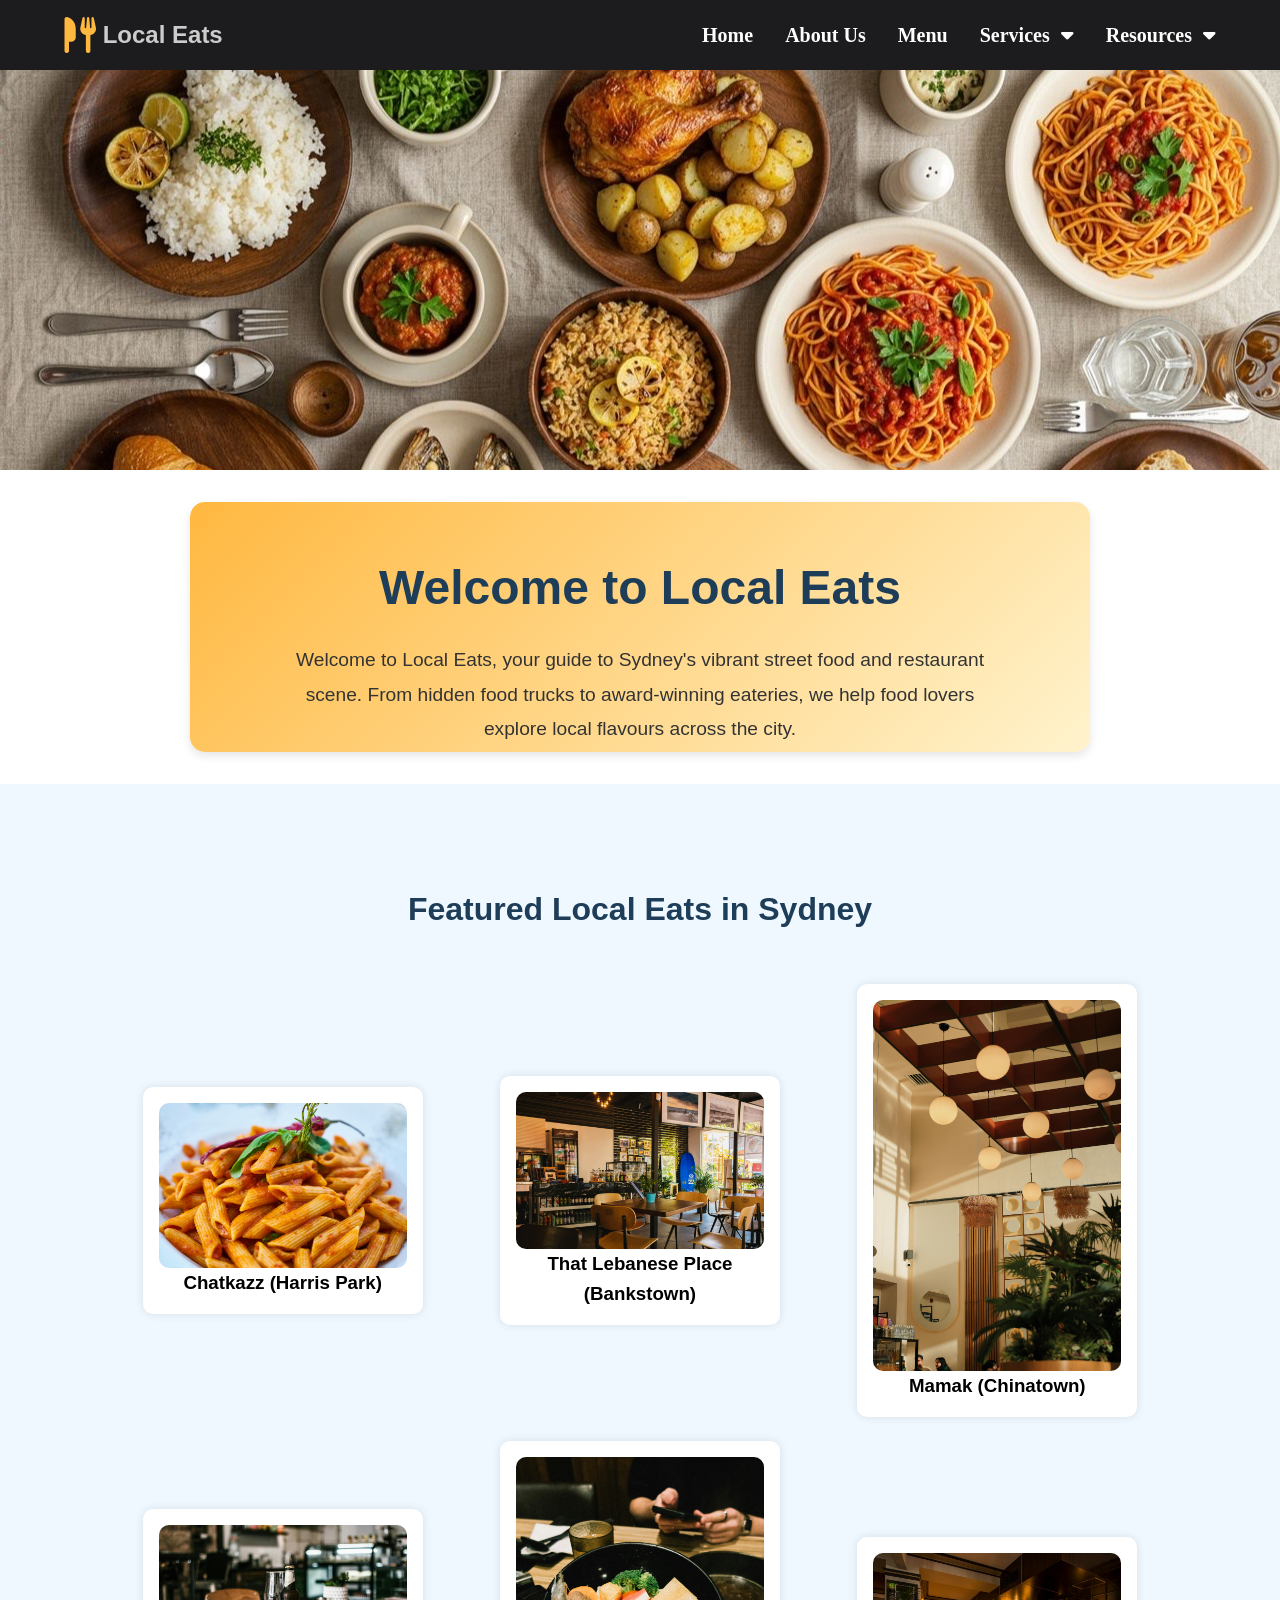
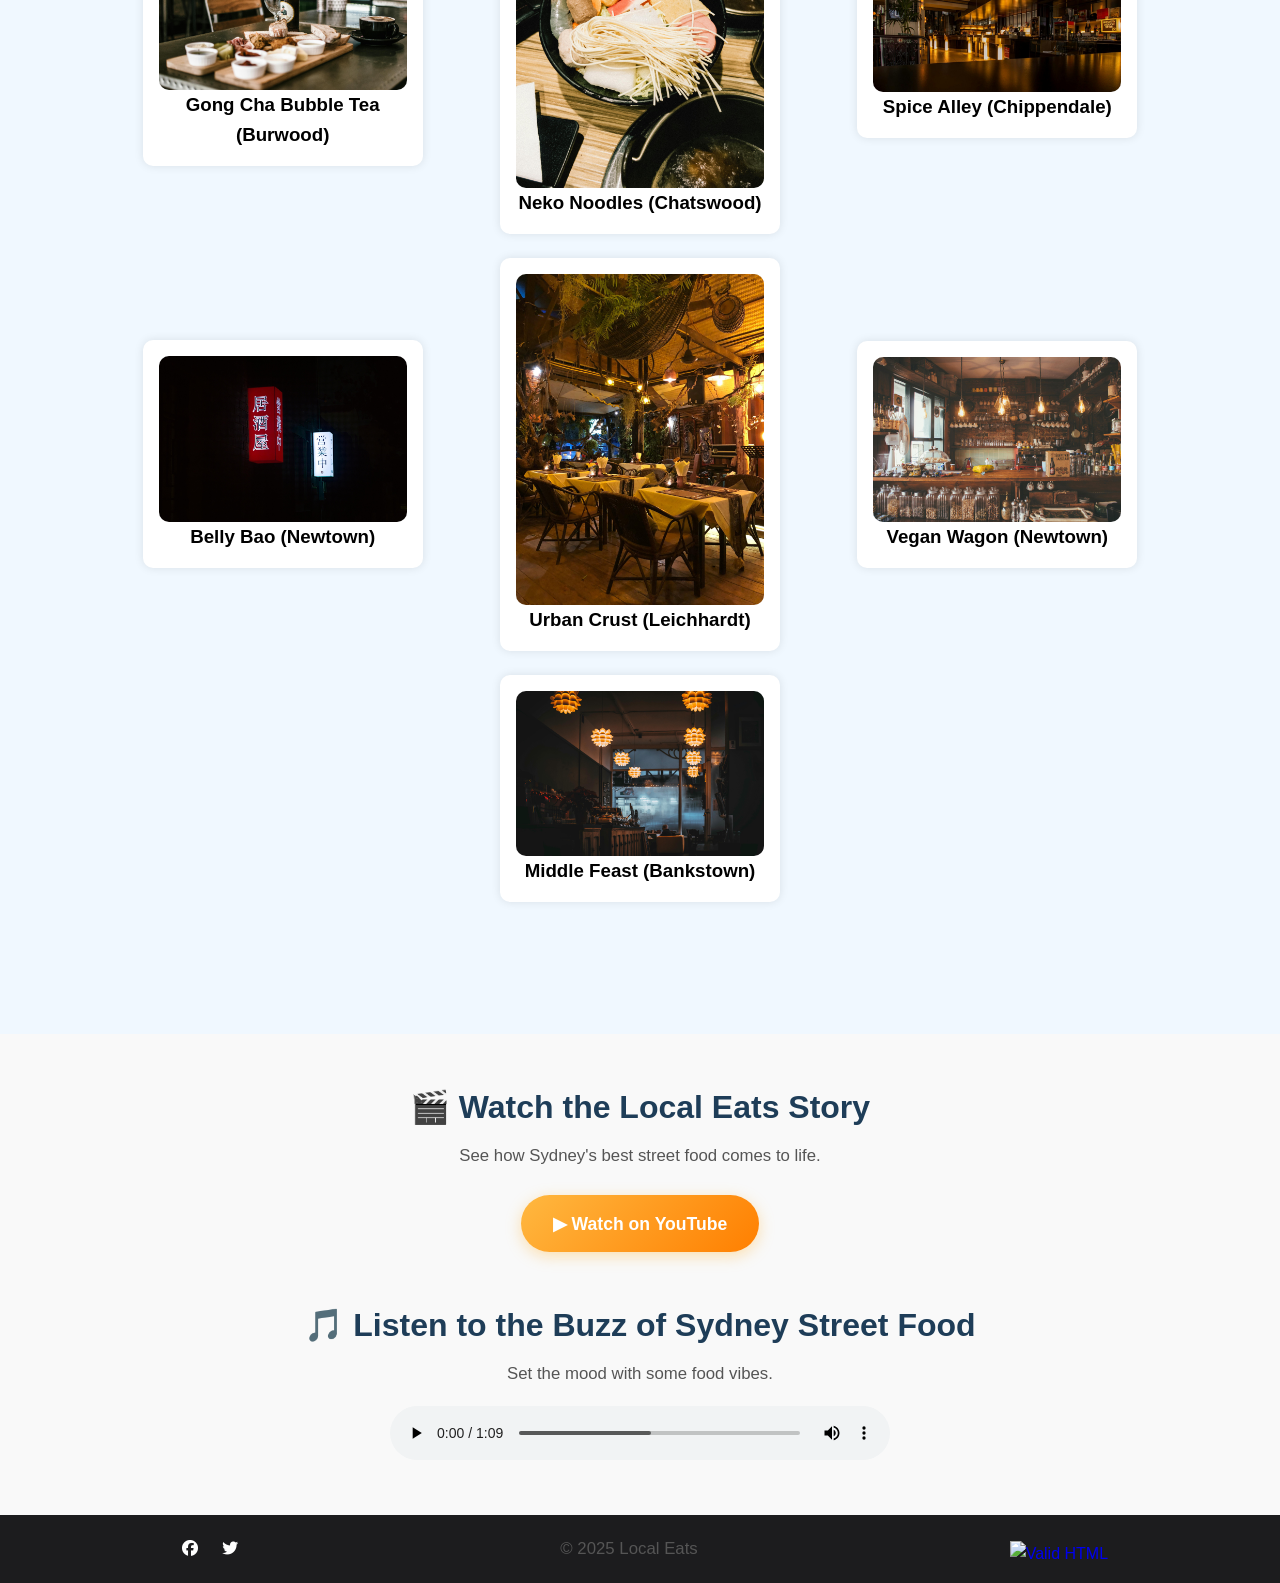
==== commit 0fd49cf4: "Fix mobile responsiveness: box-sizing, card display:block, overflow-x hidden, stronger media queries" ====
--- a/index.html
+++ b/index.html
@@ -33,8 +33,8 @@
   }
 
   .quote h2 {
-      font-size: 4rem;
-      font-family: "poopins";
+      font-size: clamp(1.6rem, 5vw, 3rem);
+      font-family: "Poppins", sans-serif;
       color: #1e3d58;
       margin-bottom: 1rem;
   }
@@ -47,9 +47,7 @@
       line-height: 1.8;
   }
   .card{
-    display: flex;
     margin: auto;
-    justify-items: auto;
   }
   .card h3{
     color: black;
@@ -65,6 +63,9 @@
           <i class="fa-solid fa-utensils fa-flip-horizontal fa-xl" style="color:#ffb840;"></i> Local Eats
         </div>
       </a>
+      <button class="hamburger" aria-label="Toggle navigation">
+        <span></span><span></span><span></span>
+      </button>
       <ul class="nav-links">
         <li><a href="../index.html">Home</a></li>
         <li><a href="Main/About.html">About Us</a></li>
--- a/css/styles.css
+++ b/css/styles.css
@@ -1,8 +1,8 @@
 
-*{
+*, *::before, *::after {
     margin: 0;
-    padding:0;
-    
+    padding: 0;
+    box-sizing: border-box;
 }
 .con{
     max-width: 1200px;
@@ -132,24 +132,29 @@
   }
   .grid {
     display: flex;
-    gap: 2rem;
+    gap: 1.5rem;
     justify-content: center;
     flex-wrap: wrap;
-    padding: 2rem;
+    padding: 2rem 1rem;
+    max-width: 100%;
   }
   
   .card {
-    width: 300px;
+    width: 280px;
+    max-width: 100%;
     background: white;
     border-radius: 10px;
     box-shadow: 0 0 10px rgba(0,0,0,0.1);
     text-align: center;
     padding: 1rem;
+    display: block;
   }
   
   .card img {
     width: 100%;
+    height: auto;
     border-radius: 10px;
+    display: block;
   }
   
 
--- a/css/responsive.css
+++ b/css/responsive.css
@@ -1,93 +1,244 @@
-
+/* ============================================
+   RESPONSIVE CSS — Local Eats
+   ============================================ */
+
+/* Prevent ANY horizontal overflow at the root level */
+html, body {
+  overflow-x: hidden;
+  max-width: 100%;
+}
+
+/* ---------- Hamburger Button ---------- */
+.hamburger {
+  display: none;
+  flex-direction: column;
+  gap: 5px;
+  cursor: pointer;
+  padding: 4px;
+  background: none;
+  border: none;
+  z-index: 200;
+}
+
+.hamburger span {
+  display: block;
+  width: 26px;
+  height: 3px;
+  background: white;
+  border-radius: 3px;
+  transition: all 0.3s ease;
+}
+
+/* Animated X when open */
+.hamburger.open span:nth-child(1) { transform: translateY(8px) rotate(45deg); }
+.hamburger.open span:nth-child(2) { opacity: 0; }
+.hamburger.open span:nth-child(3) { transform: translateY(-8px) rotate(-45deg); }
+
+/* ---------- Tablet (≤1024px) ---------- */
 @media (max-width: 1024px) {
-    .grid {
-      flex-wrap: wrap;
-      gap: 1rem;
-    }
-  
-    .card {
-      width: 45%;
-    }
-  
-    .quote {
-      font-size: 1.8rem;
-      padding: 100px 30px;
-    }
-  }
-  
-  @media (max-width: 768px) {
-    nav {
-      flex-direction: column;
-      align-items: flex-start;
-    }
-  
-    .nav-links {
-      flex-direction: column;
-      width: 100%;
-      gap: 0.5rem;
-      padding: 1rem 0;
-      background-color: #1C1C1E;
-    }
-  
-    .nav-links a {
-      display: block;
-      width: 100%;
-      padding: 10px;
-      text-align: center;
-    }
-  
-    .hero, .heros, .container, .first {
-      height: 200px;
-      font-size: 1.3rem;
-      padding: 1rem;
-      flex-direction: column;
-    }
-  
-    .quote {
-      padding: 60px 20px;
-      font-size: 1.3rem;
-    }
-  
-    .grid {
-      flex-direction: column;
-      align-items: center;
-      gap: 1.5rem;
-    }
-  
-    .card {
-      width: 90%;
-    }
-  
-    .form-page {
-      padding: 1rem;
-      width: 90%;
-    }
-  
-    footer {
-      padding: 1rem;
-      font-size: 0.9rem;
-    }
-  }
-  
-  @media (max-width: 480px) {
-    .logo {
-      font-size: 1.2rem;
-    }
-  
-    .hero, .heros {
-      font-size: 1.1rem;
-    }
-  
-    h1, h2 {
-      font-size: 1.4rem;
-    }
-  
-    .quote {
-      font-size: 1.1rem;
-    }
-  
-    .card h3 {
-      font-size: 1.1rem;
-    }
-  }
-  +  .card {
+    width: 45% !important;
+  }
+
+  .quote {
+    padding: 2rem 1.5rem !important;
+  }
+
+  .featured-restaurants {
+    padding: 2rem 1rem !important;
+  }
+}
+
+/* ---------- Mobile (≤768px) ---------- */
+@media (max-width: 768px) {
+
+  /* --- Prevent overflow --- */
+  * {
+    max-width: 100%;
+  }
+
+  img {
+    max-width: 100%;
+    height: auto;
+  }
+
+  /* --- Nav --- */
+  nav {
+    flex-wrap: wrap;
+    padding: 0.8rem 5%;
+    align-items: center;
+  }
+
+  .hamburger {
+    display: flex;
+  }
+
+  .nav-links {
+    display: none !important;
+    flex-direction: column;
+    width: 100%;
+    gap: 0;
+    padding: 0;
+    background-color: #1C1C1E;
+    margin-top: 0.5rem;
+  }
+
+  .nav-links.open {
+    display: flex !important;
+  }
+
+  .nav-links > li {
+    border-top: 1px solid rgba(255,255,255,0.08);
+    width: 100%;
+  }
+
+  .nav-links a {
+    display: block;
+    width: 100%;
+    padding: 0.8rem 1rem;
+    font-size: 16px;
+    text-align: left;
+    box-sizing: border-box;
+  }
+
+  /* --- Mobile Dropdowns --- */
+  .dropdown-content {
+    position: static !important;
+    box-shadow: none !important;
+    background-color: #2a2a2d !important;
+    min-width: unset !important;
+    width: 100% !important;
+    display: none !important;
+    border-radius: 0 !important;
+  }
+
+  .dropdown-content.open {
+    display: block !important;
+  }
+
+  .dropdown-content a {
+    padding: 0.6rem 1.5rem;
+    font-size: 15px;
+    border-top: 1px solid rgba(255,255,255,0.05);
+  }
+
+  /* Disable CSS hover dropdown on mobile */
+  .dropdown:hover .dropdown-content {
+    display: none !important;
+  }
+
+  .dropdown-content.open {
+    display: block !important;
+  }
+
+  /* --- Hero sections --- */
+  .hero, .heros, .first {
+    height: 200px !important;
+    font-size: 1.2rem !important;
+    background-attachment: scroll !important;
+  }
+
+  /* --- Quote/Welcome section --- */
+  .quote {
+    padding: 1.5rem 1rem !important;
+    height: auto !important;
+    margin: 1rem !important;
+    max-width: calc(100% - 2rem) !important;
+  }
+
+  .quote h2 {
+    font-size: 1.6rem !important;
+  }
+
+  /* --- Featured section --- */
+  .featured-restaurants {
+    padding: 1.5rem 0.5rem !important;
+  }
+
+  .featured-restaurants h2 {
+    font-size: 1.3rem !important;
+    padding: 0 0.5rem !important;
+  }
+
+  /* --- Cards grid: FORCE single column --- */
+  .grid {
+    flex-direction: column !important;
+    align-items: center !important;
+    padding: 1rem 0.5rem !important;
+    gap: 1rem !important;
+    width: 100% !important;
+  }
+
+  .card {
+    width: 92% !important;
+    max-width: 420px !important;
+    margin: 0 auto !important;
+    display: block !important;
+  }
+
+  .card img {
+    width: 100% !important;
+    height: auto !important;
+  }
+
+  /* --- Menu sections --- */
+  .menu-section {
+    padding: 0 1rem;
+  }
+
+  /* --- Forms --- */
+  .form-page {
+    padding: 1rem;
+    width: 95%;
+    margin: 1rem auto;
+  }
+
+  /* --- Footer --- */
+  footer {
+    padding: 1rem;
+    font-size: 0.9rem;
+  }
+
+  footer > div {
+    flex-direction: column !important;
+    gap: 0.5rem;
+    align-items: center !important;
+  }
+
+  /* --- Audio player --- */
+  audio {
+    width: 100% !important;
+    max-width: 100% !important;
+  }
+}
+
+/* ---------- Small phones (≤480px) ---------- */
+@media (max-width: 480px) {
+  .logo {
+    font-size: 1.1rem !important;
+  }
+
+  .hero, .heros {
+    height: 160px !important;
+  }
+
+  h1 {
+    font-size: 1.4rem !important;
+  }
+
+  h2 {
+    font-size: 1.2rem !important;
+  }
+
+  .quote h2 {
+    font-size: 1.3rem !important;
+  }
+
+  .card {
+    width: 95% !important;
+  }
+
+  .card h3 {
+    font-size: 0.95rem !important;
+  }
+}
